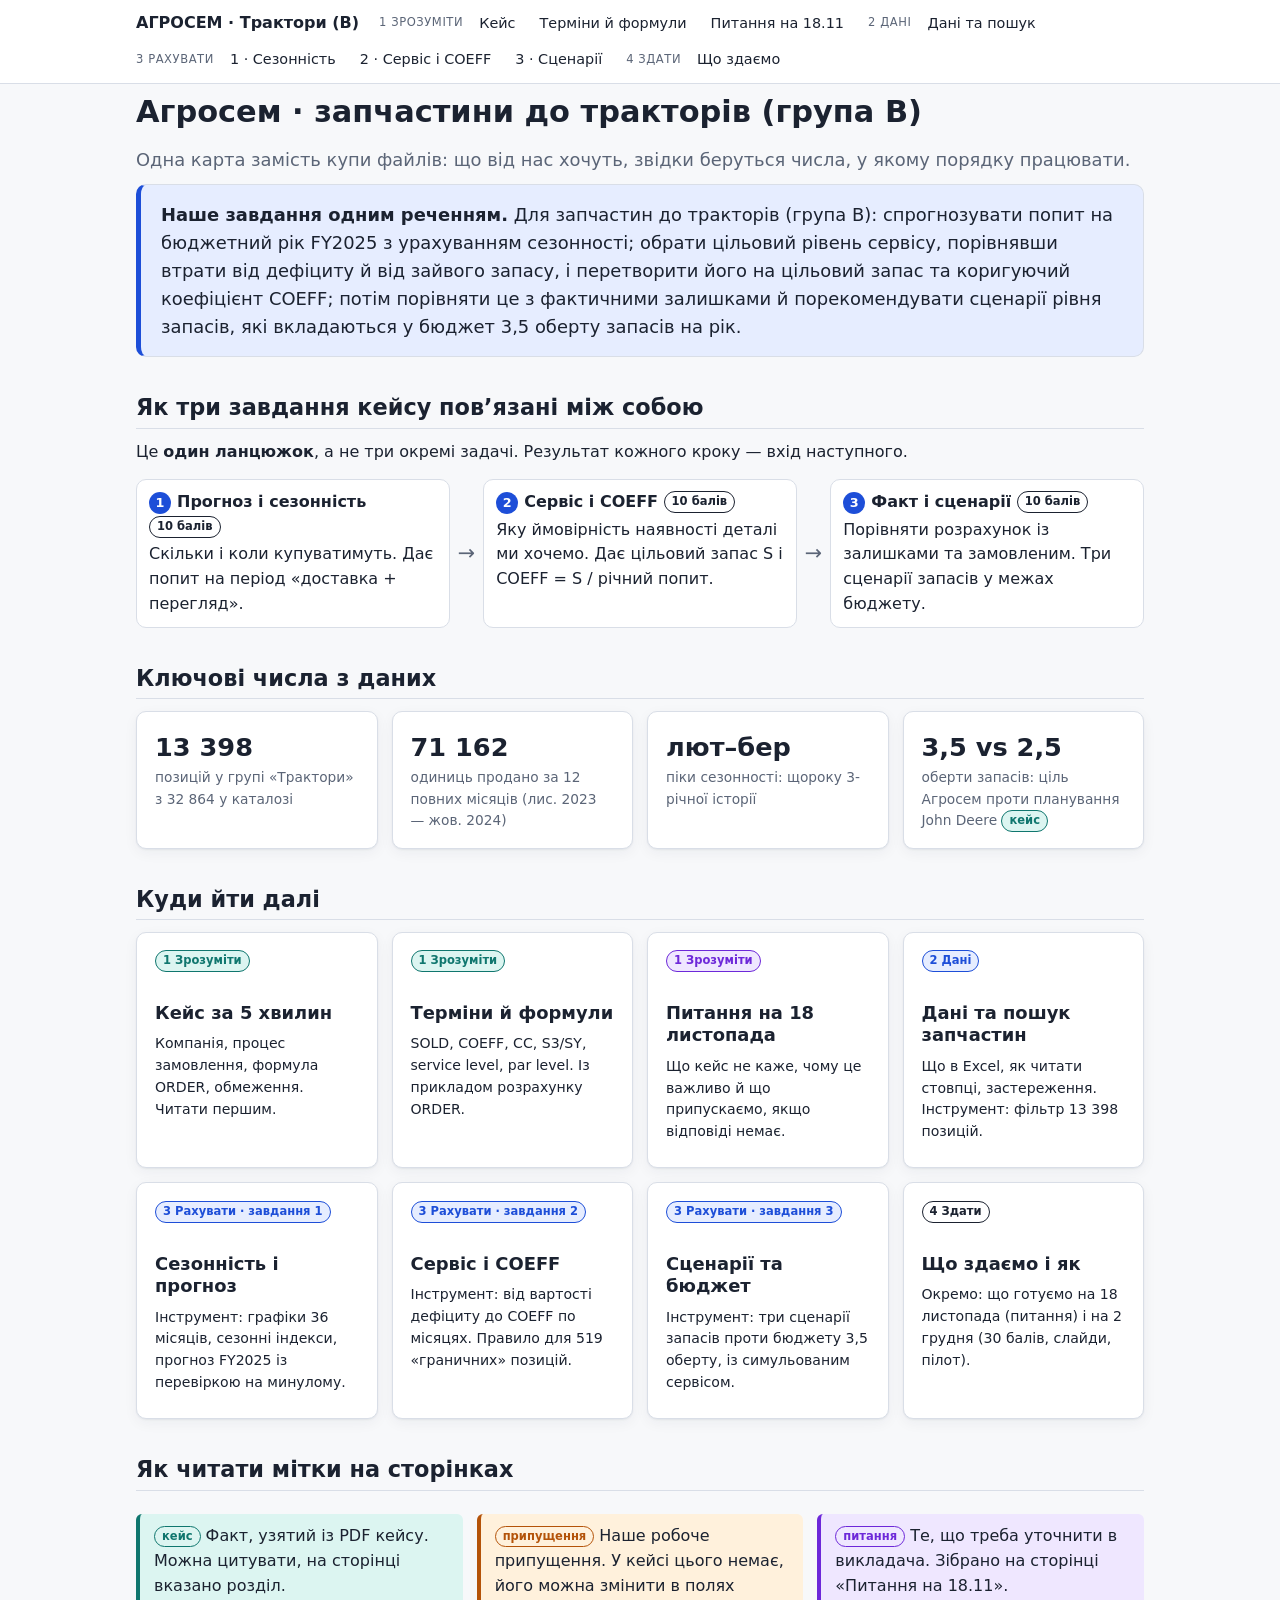
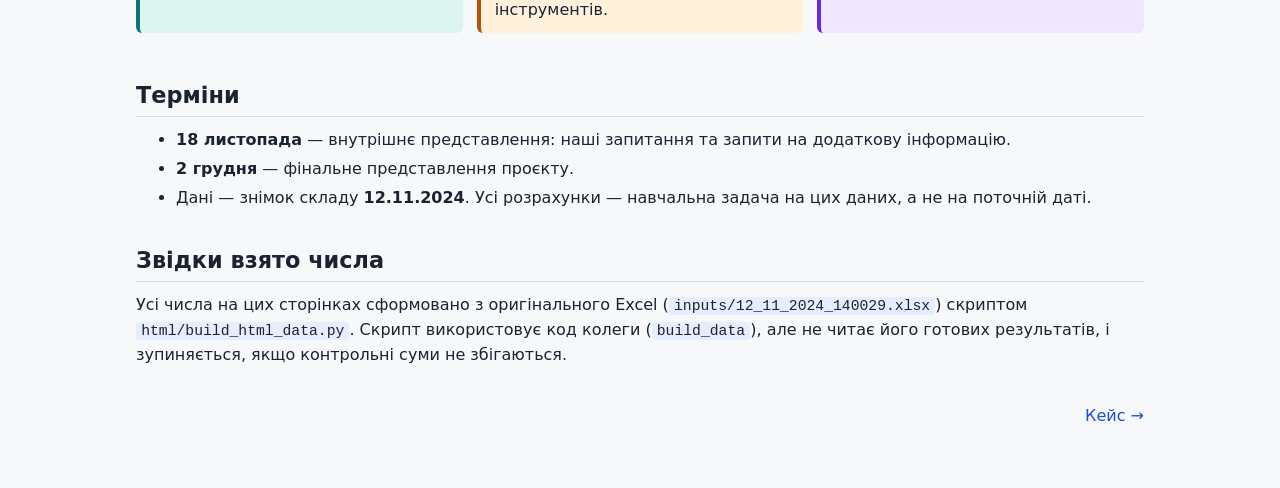
==== html/index.html @ ab4e7b5c "added html document that structure our knowladge and tasks at hand" ====
<!doctype html>
<html lang="uk">
<head>
<meta charset="utf-8">
<meta name="viewport" content="width=device-width, initial-scale=1">
<title>Агросем: карта проєкту</title>
<link rel="stylesheet" href="assets/style.css">
</head>
<body data-page="index">
<div id="top"></div>
<main class="wrap">

<h1>Агросем · запчастини до тракторів (група B)</h1>
<p class="lead">Одна карта замість купи файлів: що від нас хочуть, звідки беруться числа, у якому порядку працювати.</p>

<div class="hero">
  <b>Наше завдання одним реченням.</b>
  Для запчастин до тракторів (група B): спрогнозувати попит на бюджетний рік FY2025 з урахуванням сезонності;
  обрати цільовий рівень сервісу, порівнявши втрати від дефіциту й від зайвого запасу, і перетворити його на
  цільовий запас та коригуючий коефіцієнт COEFF; потім порівняти це з фактичними залишками й порекомендувати
  сценарії рівня запасів, які вкладаються у бюджет 3,5 оберту запасів на рік.
</div>

<h2>Як три завдання кейсу пов’язані між собою</h2>
<p>Це <b>один ланцюжок</b>, а не три окремі задачі. Результат кожного кроку — вхід наступного.</p>
<div class="chain">
  <div class="step"><b><span class="n">1</span>Прогноз і сезонність <span class="tag pts">10 балів</span></b>Скільки і коли купуватимуть. Дає попит на період «доставка + перегляд».</div>
  <div class="arrow">→</div>
  <div class="step"><b><span class="n">2</span>Сервіс і COEFF <span class="tag pts">10 балів</span></b>Яку ймовірність наявності деталі ми хочемо. Дає цільовий запас S і COEFF = S / річний попит.</div>
  <div class="arrow">→</div>
  <div class="step"><b><span class="n">3</span>Факт і сценарії <span class="tag pts">10 балів</span></b>Порівняти розрахунок із залишками та замовленим. Три сценарії запасів у межах бюджету.</div>
</div>

<h2>Ключові числа з даних</h2>
<div class="grid g4">
  <div class="card kpi"><div class="v" data-sum="sku_n"></div><div class="l">позицій у групі «Трактори» з 32 864 у каталозі</div></div>
  <div class="card kpi"><div class="v" data-sum="sold12_u"></div><div class="l">одиниць продано за 12 повних місяців (лис. 2023 — жов. 2024)</div></div>
  <div class="card kpi"><div class="v">лют–бер</div><div class="l">піки сезонності: щороку 3-річної історії</div></div>
  <div class="card kpi"><div class="v">3,5 vs 2,5</div><div class="l">оберти запасів: ціль Агросем проти планування John Deere <span class="tag given">кейс</span></div></div>
</div>

<h2>Куди йти далі</h2>
<div class="grid g3">
  <a class="card" href="1_case.html"><span class="tag given">1 Зрозуміти</span><h3>Кейс за 5 хвилин</h3>
    <p class="small">Компанія, процес замовлення, формула ORDER, обмеження. Читати першим.</p></a>
  <a class="card" href="1_glossary.html"><span class="tag given">1 Зрозуміти</span><h3>Терміни й формули</h3>
    <p class="small">SOLD, COEFF, CC, S3/SY, service level, par level. Із прикладом розрахунку ORDER.</p></a>
  <a class="card" href="1_questions.html"><span class="tag ask">1 Зрозуміти</span><h3>Питання на 18 листопада</h3>
    <p class="small">Що кейс не каже, чому це важливо й що припускаємо, якщо відповіді немає.</p></a>
  <a class="card" href="2_data.html"><span class="tag data">2 Дані</span><h3>Дані та пошук запчастин</h3>
    <p class="small">Що в Excel, як читати стовпці, застереження. Інструмент: фільтр 13 398 позицій.</p></a>
  <a class="card" href="3a_seasonality.html"><span class="tag data">3 Рахувати · завдання 1</span><h3>Сезонність і прогноз</h3>
    <p class="small">Інструмент: графіки 36 місяців, сезонні індекси, прогноз FY2025 із перевіркою на минулому.</p></a>
  <a class="card" href="3b_service_coeff.html"><span class="tag data">3 Рахувати · завдання 2</span><h3>Сервіс і COEFF</h3>
    <p class="small">Інструмент: від вартості дефіциту до COEFF по місяцях. Правило для 519 «граничних» позицій.</p></a>
  <a class="card" href="3c_scenarios.html"><span class="tag data">3 Рахувати · завдання 3</span><h3>Сценарії та бюджет</h3>
    <p class="small">Інструмент: три сценарії запасів проти бюджету 3,5 оберту, із симульованим сервісом.</p></a>
  <a class="card" href="4_deliverables.html"><span class="tag pts">4 Здати</span><h3>Що здаємо і як</h3>
    <p class="small">Окремо: що готуємо на 18 листопада (питання) і на 2 грудня (30 балів, слайди, пілот).</p></a>
</div>

<h2>Як читати мітки на сторінках</h2>
<div class="grid g3">
  <div class="callout given"><span class="tag given">кейс</span> Факт, узятий із PDF кейсу. Можна цитувати, на сторінці вказано розділ.</div>
  <div class="callout assume"><span class="tag assume">припущення</span> Наше робоче припущення. У кейсі цього немає, його можна змінити в полях інструментів.</div>
  <div class="callout ask"><span class="tag ask">питання</span> Те, що треба уточнити в викладача. Зібрано на сторінці «Питання на 18.11».</div>
</div>

<h2>Терміни</h2>
<ul>
  <li><b>18 листопада</b> — внутрішнє представлення: наші запитання та запити на додаткову інформацію.</li>
  <li><b>2 грудня</b> — фінальне представлення проєкту.</li>
  <li>Дані — знімок складу <b>12.11.2024</b>. Усі розрахунки — навчальна задача на цих даних, а не на поточній даті.</li>
</ul>

<h2>Звідки взято числа</h2>
<p>Усі числа на цих сторінках сформовано з оригінального Excel (<code>inputs/12_11_2024_140029.xlsx</code>)
  скриптом <code>html/build_html_data.py</code>. Скрипт використовує код колеги (<code>build_data</code>), але не читає його готових
  результатів, і зупиняється, якщо контрольні суми не збігаються.</p>

<div id="pager"></div>
</main>
<script src="data/summary.js"></script>
<script src="assets/common.js"></script>
</body>
</html>
---- html/assets/style.css ----
/* АГРОСЕМ · Трактори (B) — спільні стилі. Без зовнішніх ресурсів: працює офлайн. */
:root {
  --bg: #f7f8fa; --surface: #ffffff; --text: #1b2230; --muted: #5b6577; --border: #d9dee7;
  --accent: #1d4ed8; --accent-soft: #e6edff;
  --given: #0f766e; --given-soft: #dcf5f1;     /* факт із кейсу */
  --assume: #b45309; --assume-soft: #fff1dc;   /* наше припущення */
  --ask: #6d28d9; --ask-soft: #efe7ff;         /* питання до викладача */
  --warn: #b91c1c; --warn-soft: #fde8e8;
  --c1: #1d4ed8; --c2: #d97706; --c3: #0f766e; --c4: #7c3aed; --c5: #be123c; --c6: #475569;
  --radius: 10px; --shadow: 0 1px 2px rgba(20,30,50,.06), 0 4px 14px rgba(20,30,50,.05);
}
@media (prefers-color-scheme: dark) {
  :root {
    --bg: #11151c; --surface: #1a202b; --text: #e8ecf3; --muted: #9aa5b8; --border: #2e3747;
    --accent: #7aa2ff; --accent-soft: #1c2a4d;
    --given: #4fd1c0; --given-soft: #12332f;
    --assume: #f5b25c; --assume-soft: #3a2a12;
    --ask: #b79bff; --ask-soft: #2b2250;
    --warn: #ff8a8a; --warn-soft: #3d1c1c;
    --c1: #7aa2ff; --c2: #f5b25c; --c3: #4fd1c0; --c4: #b79bff; --c5: #ff8fa8; --c6: #9aa5b8;
    --shadow: none;
  }
}
* { box-sizing: border-box; }
html { scroll-behavior: smooth; }
body { margin: 0; background: var(--bg); color: var(--text); line-height: 1.55;
  font: 16px/1.55 system-ui, -apple-system, "Segoe UI", Roboto, "Helvetica Neue", Arial, sans-serif; }
a { color: var(--accent); }
h1, h2, h3, h4 { line-height: 1.25; margin: 1.6em 0 .5em; }
h1 { font-size: 1.9rem; margin-top: .3em; }
h2 { font-size: 1.4rem; border-bottom: 1px solid var(--border); padding-bottom: .3em; }
h3 { font-size: 1.12rem; }
p, ul, ol { margin: .6em 0; }
li { margin: .25em 0; }
code, .mono { font-family: ui-monospace, "Cascadia Code", Consolas, monospace; font-size: .92em;
  background: var(--accent-soft); padding: .08em .35em; border-radius: 4px; }
.wrap { max-width: 1040px; margin: 0 auto; padding: 0 16px 60px; }
.lead { font-size: 1.12rem; color: var(--muted); }
.muted { color: var(--muted); }
.small { font-size: .88rem; }
.nowrap { white-space: nowrap; }

/* верхня навігація */
.top { position: sticky; top: 0; z-index: 20; background: var(--surface); border-bottom: 1px solid var(--border); }
.top-in { max-width: 1040px; margin: 0 auto; padding: 8px 16px; display: flex; flex-wrap: wrap; gap: 6px 14px; align-items: center; }
.brand { font-weight: 700; text-decoration: none; color: var(--text); margin-right: 6px; }
.stage { display: flex; flex-wrap: wrap; align-items: center; gap: 4px; }
.stage-label { font-size: .72rem; text-transform: uppercase; letter-spacing: .05em; color: var(--muted); margin-right: 2px; }
.top a.nav { text-decoration: none; color: var(--text); padding: 3px 9px; border-radius: 999px; font-size: .9rem; border: 1px solid transparent; }
.top a.nav:hover { background: var(--accent-soft); }
.top a.nav.on { background: var(--accent); color: #fff; }
@media (prefers-color-scheme: dark) { .top a.nav.on { color: #0b1020; } }

/* блоки */
.card { background: var(--surface); border: 1px solid var(--border); border-radius: var(--radius); padding: 16px 18px; box-shadow: var(--shadow); }
.grid { display: grid; gap: 14px; }
.g2 { grid-template-columns: repeat(auto-fit, minmax(300px, 1fr)); }
.g3 { grid-template-columns: repeat(auto-fit, minmax(230px, 1fr)); }
.g4 { grid-template-columns: repeat(auto-fit, minmax(170px, 1fr)); }
.card h3:first-child, .card h4:first-child { margin-top: 0; }
a.card { text-decoration: none; color: inherit; display: block; }
a.card:hover { border-color: var(--accent); }
.kpi { text-align: left; }
.kpi .v { font-size: 1.6rem; font-weight: 700; }
.kpi .l { color: var(--muted); font-size: .86rem; }

.hero { background: var(--accent-soft); border: 1px solid var(--border); border-left: 5px solid var(--accent);
  border-radius: var(--radius); padding: 16px 20px; font-size: 1.12rem; }
.callout { border-left: 4px solid var(--border); background: var(--surface); padding: 10px 14px; border-radius: 6px; margin: 12px 0; }
.callout.given { border-color: var(--given); background: var(--given-soft); }
.callout.assume { border-color: var(--assume); background: var(--assume-soft); }
.callout.ask { border-color: var(--ask); background: var(--ask-soft); }
.callout.warn { border-color: var(--warn); background: var(--warn-soft); }
.callout > :first-child { margin-top: 0; } .callout > :last-child { margin-bottom: 0; }

/* мітки походження інформації */
.tag { display: inline-block; font-size: .72rem; font-weight: 700; padding: 1px 7px; border-radius: 999px;
  border: 1px solid currentColor; vertical-align: middle; white-space: nowrap; }
.tag.given { color: var(--given); background: var(--given-soft); }
.tag.data { color: var(--accent); background: var(--accent-soft); }
.tag.assume { color: var(--assume); background: var(--assume-soft); }
.tag.ask { color: var(--ask); background: var(--ask-soft); }
.tag.pts { color: var(--text); background: var(--surface); }

/* таблиці */
.tbl-wrap { overflow-x: auto; border: 1px solid var(--border); border-radius: var(--radius); background: var(--surface); }
table { border-collapse: collapse; width: 100%; font-size: .92rem; }
th, td { padding: 7px 10px; text-align: left; border-bottom: 1px solid var(--border); vertical-align: top; }
th { background: var(--accent-soft); font-weight: 600; position: sticky; top: 0; }
tr:last-child td { border-bottom: none; }
td.num, th.num { text-align: right; font-variant-numeric: tabular-nums; }
tr.sel { background: var(--accent-soft); }

/* схема-ланцюжок */
.chain { display: flex; flex-wrap: wrap; gap: 8px; align-items: stretch; margin: 14px 0; }
.chain .step { flex: 1 1 170px; background: var(--surface); border: 1px solid var(--border); border-radius: var(--radius); padding: 10px 12px; position: relative; }
.chain .step b { display: block; margin-bottom: 3px; }
.chain .step .n { display: inline-block; width: 22px; height: 22px; line-height: 22px; text-align: center; border-radius: 50%;
  background: var(--accent); color: #fff; font-size: .8rem; margin-right: 6px; }
@media (prefers-color-scheme: dark) { .chain .step .n { color: #0b1020; } }
.chain .arrow { align-self: center; color: var(--muted); font-size: 1.3rem; }
.formula { font-family: ui-monospace, Consolas, monospace; background: var(--surface); border: 1px solid var(--border);
  border-radius: 8px; padding: 10px 14px; margin: 10px 0; overflow-x: auto; font-size: 1.02rem; }

/* форми та інструменти */
.tool { background: var(--surface); border: 2px solid var(--accent); border-radius: var(--radius); padding: 14px 18px; margin: 18px 0; }
.tool > h3 { margin-top: 0; }
.tool-badge { display: inline-block; background: var(--accent); color: #fff; font-size: .72rem; font-weight: 700;
  letter-spacing: .05em; text-transform: uppercase; padding: 2px 8px; border-radius: 4px; margin-bottom: 6px; }
@media (prefers-color-scheme: dark) { .tool-badge { color: #0b1020; } }
.controls { display: flex; flex-wrap: wrap; gap: 10px 18px; align-items: flex-end; margin: 10px 0; }
.field { display: flex; flex-direction: column; gap: 3px; font-size: .86rem; color: var(--muted); }
.field input, .field select { font: inherit; color: var(--text); background: var(--bg); border: 1px solid var(--border);
  border-radius: 6px; padding: 5px 8px; min-width: 90px; }
.field input[type=range] { padding: 0; min-width: 160px; }
.field .tag { align-self: flex-start; }
input.assume-in { border: 1px solid var(--assume); background: var(--assume-soft); color: var(--text); font: inherit; border-radius: 6px; padding: 4px 6px; }
input.given-in { border: 1px solid var(--given); background: var(--given-soft); color: var(--text); font: inherit; border-radius: 6px; padding: 5px 8px; }
.field .hint { font-size: .74rem; }
button, .btn { font: inherit; cursor: pointer; border: 1px solid var(--accent); background: var(--accent); color: #fff;
  padding: 6px 14px; border-radius: 6px; }
@media (prefers-color-scheme: dark) { button, .btn { color: #0b1020; } }
button.ghost { background: transparent; color: var(--accent); }
button:disabled { opacity: .45; cursor: default; }
.seg { display: inline-flex; border: 1px solid var(--border); border-radius: 8px; overflow: hidden; }
.seg button { background: var(--surface); color: var(--text); border: 0; border-radius: 0; padding: 6px 12px; border-right: 1px solid var(--border); }
.seg button:last-child { border-right: 0; }
.seg button.on { background: var(--accent); color: #fff; }
@media (prefers-color-scheme: dark) { .seg button.on { color: #0b1020; } }
input[type=checkbox] { width: 17px; height: 17px; accent-color: var(--accent); }

/* графіки */
.chart { position: relative; width: 100%; margin: 8px 0; }
.chart svg { width: 100%; height: auto; display: block; }
.chart .ax { stroke: var(--border); stroke-width: 1; }
.chart .gr { stroke: var(--border); stroke-width: .6; stroke-dasharray: 3 3; }
.chart text { fill: var(--muted); font-size: 11px; font-family: inherit; }
.chart .tip { position: absolute; pointer-events: none; background: var(--surface); border: 1px solid var(--border);
  border-radius: 6px; padding: 6px 9px; font-size: .8rem; box-shadow: var(--shadow); display: none; z-index: 3; min-width: 130px; }
.legend { display: flex; flex-wrap: wrap; gap: 4px 14px; font-size: .84rem; margin: 2px 0 6px; }
.legend i { display: inline-block; width: 14px; height: 4px; border-radius: 2px; margin-right: 5px; vertical-align: middle; }

.steps-list { counter-reset: s; list-style: none; padding: 0; }
.steps-list > li { counter-increment: s; position: relative; padding: 8px 12px 8px 46px; margin: 8px 0;
  background: var(--surface); border: 1px solid var(--border); border-radius: var(--radius); }
.steps-list > li::before { content: counter(s); position: absolute; left: 12px; top: 8px; width: 24px; height: 24px;
  line-height: 24px; text-align: center; border-radius: 50%; background: var(--accent); color: #fff; font-weight: 700; font-size: .85rem; }
@media (prefers-color-scheme: dark) { .steps-list > li::before { color: #0b1020; } }
.pager { display: flex; justify-content: space-between; gap: 10px; margin-top: 36px; flex-wrap: wrap; }
.pager a { text-decoration: none; }
details { background: var(--surface); border: 1px solid var(--border); border-radius: 8px; padding: 8px 14px; margin: 8px 0; }
summary { cursor: pointer; font-weight: 600; }
.q { background: var(--surface); border: 1px solid var(--border); border-radius: var(--radius); padding: 12px 14px; margin: 10px 0; }
.q.done { opacity: .6; }
.q label.row { display: flex; gap: 10px; align-items: flex-start; cursor: pointer; }
.q .meta { font-size: .84rem; color: var(--muted); margin-top: 4px; }
@media (max-width: 600px) { h1 { font-size: 1.55rem; } .top-in { padding: 6px 12px; } }
@media print { .top, .pager, .tool .controls { display: none; } body { background: #fff; color: #000; } }
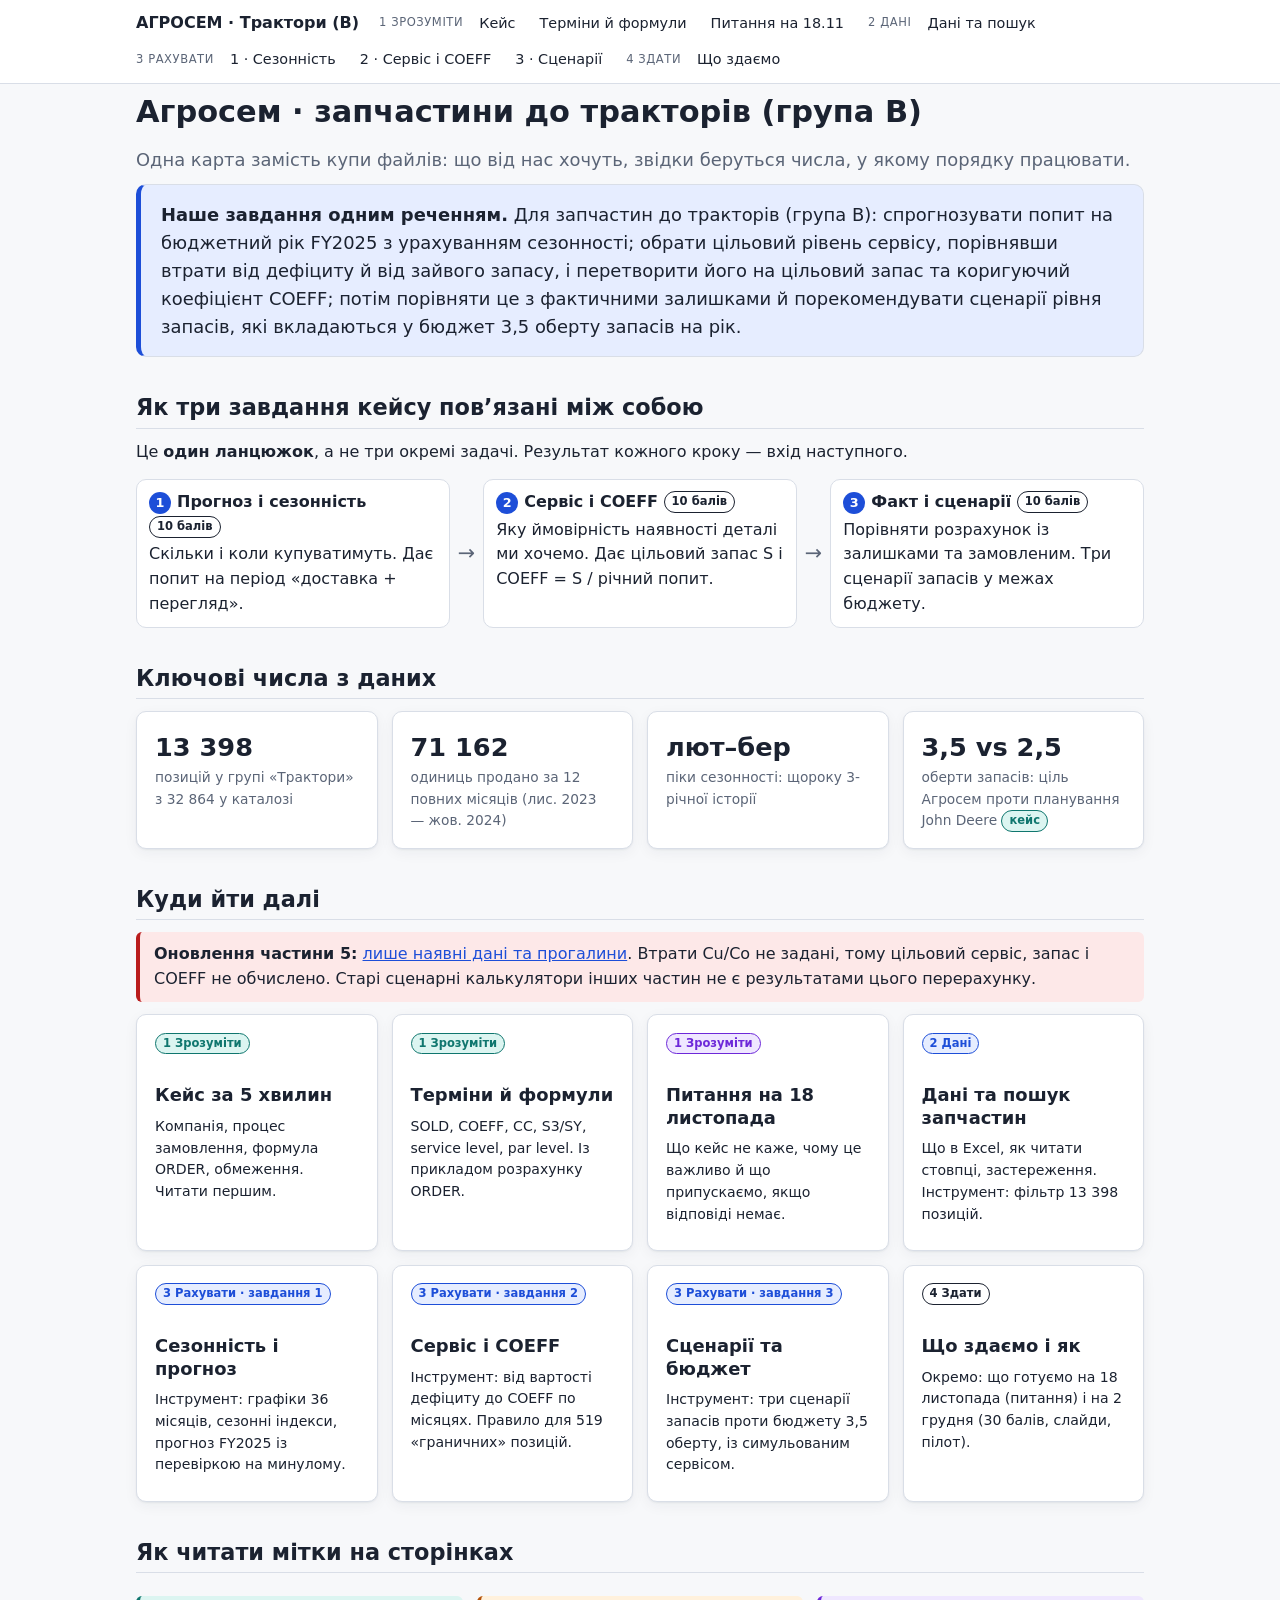
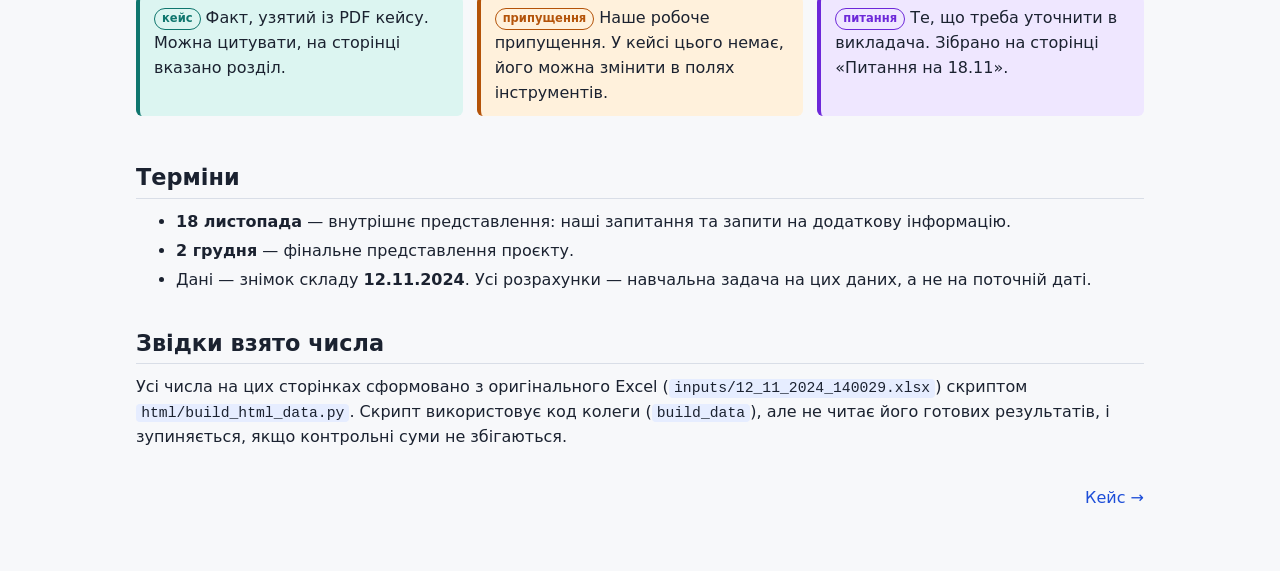
==== commit 3dee04f0: "demand forecasts and issues" ====
--- a/html/index.html
+++ b/html/index.html
@@ -40,6 +40,8 @@
 </div>
 
 <h2>Куди йти далі</h2>
+<div class="callout warn"><b>Оновлення частини 5:</b> <a href="3b_service_coeff.html">лише наявні дані та прогалини</a>.
+Втрати Cu/Co не задані, тому цільовий сервіс, запас і COEFF не обчислено. Старі сценарні калькулятори інших частин не є результатами цього перерахунку.</div>
 <div class="grid g3">
   <a class="card" href="1_case.html"><span class="tag given">1 Зрозуміти</span><h3>Кейс за 5 хвилин</h3>
     <p class="small">Компанія, процес замовлення, формула ORDER, обмеження. Читати першим.</p></a>
